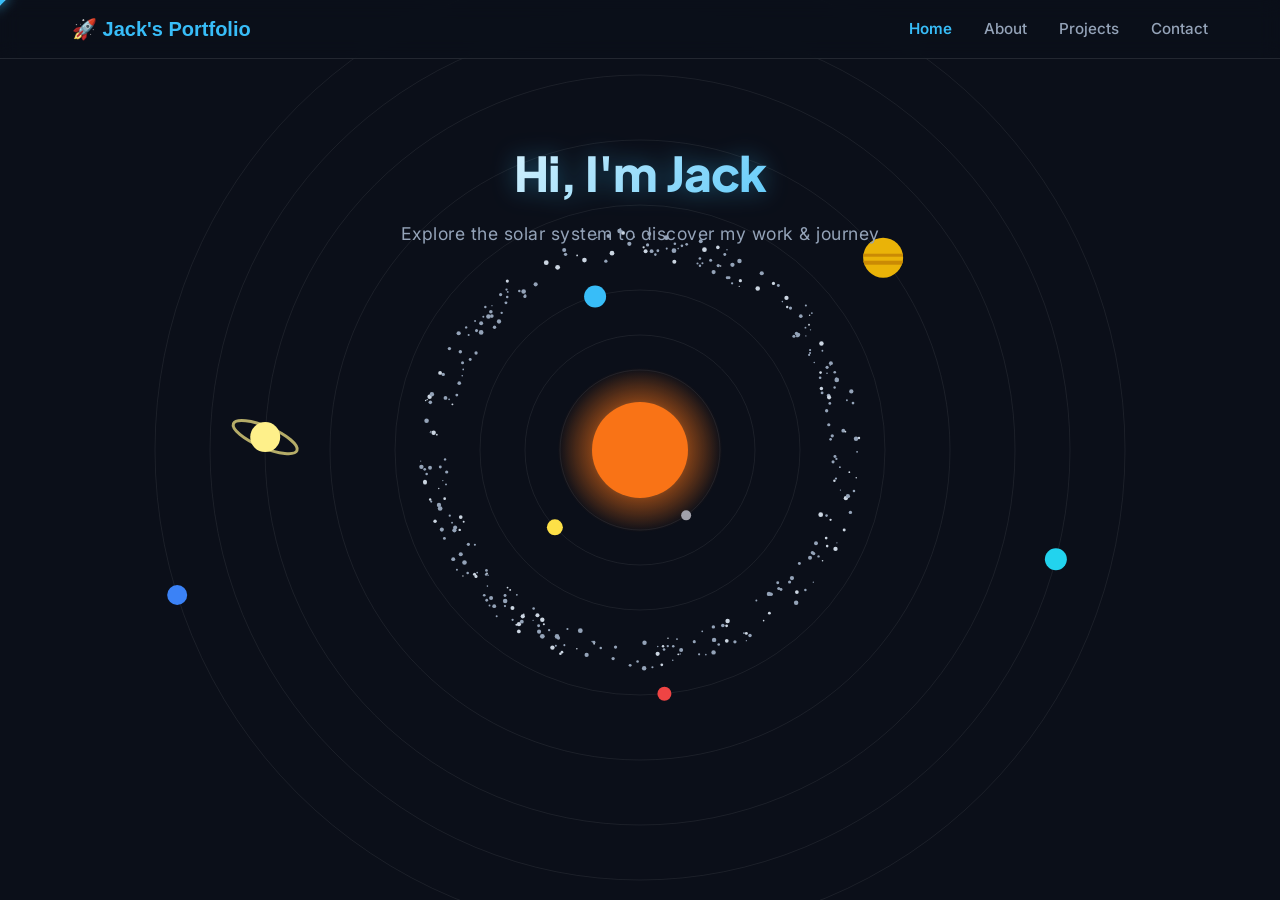
==== index.html @ 88bbb086 "Add files via upload" ====
<!DOCTYPE html>
<html lang="en">
<head>
    <meta charset="UTF-8">
    <meta name="viewport" content="width=device-width, initial-scale=1.0">
    <title>Jack's Solar Portfolio</title>
    <link rel="stylesheet" href="style.css">
</head>
<body>

    <!-- 顶栏导航 -->
    <header class="site-header">
        <nav class="navbar">
            <div class="logo">
                <button id="logoControlBtn" class="logo-btn">
                    🚀 Jack's Portfolio
                </button>
            </div>
            <ul class="nav-links">
                <li><a href="index.html" class="active">Home</a></li>
                <li><a href="about.html" id="nav-about">About</a></li>
                <li><a href="projects.html" id="nav-projects">Projects</a></li>
                <li><a href="contact.html" id="nav-contact">Contact</a></li>
            </ul>
        </nav>
    </header>

    <!-- 左上角 Command Center 控制面板 -->
    <div id="controlPanel" class="control-panel-modal">
        <div class="panel-header">
            <h4>⚙️ Command Center</h4>
        </div>
        <div class="panel-item">
            <span>Dark Mode (深色模式)</span>
            <label class="switch">
                <input type="checkbox" id="darkModeToggle" checked>
                <span class="slider"></span>
            </label>
        </div>
    </div>

    <!-- 主页欢迎标语 Overlay (补回 Hi, I'm Jack) -->
    <div class="hero-overlay">
        <h1 class="hero-title">Hi, I'm Jack</h1>
        <p class="hero-subtitle">Explore the solar system to discover my work & journey</p>
    </div>

    <!-- 太阳系 2D Canvas -->
    <canvas id="solarCanvas"></canvas>

    <!-- 返回太阳系主视图按钮 (地月系下显示) -->
    <button id="backToSolarBtn" class="back-btn hidden">&larr; Back to Solar System</button>

    <!-- 自定义火箭光标 -->
    <div id="rocketCursor" class="custom-rocket-cursor">
        <svg class="rocket-svg" viewBox="0 0 64 64" fill="none" xmlns="http://www.w3.org/2000/svg">
            <path class="rocket-flame" d="M32 46C28 54 32 62 32 62C32 62 36 54 32 46Z" fill="#f97316"/>
            <path class="rocket-flame" d="M32 48C30 53 32 58 32 58C32 58 34 53 32 48Z" fill="#fde047"/>
            <path d="M32 6C22 16 20 32 20 40H44C44 32 42 16 32 6Z" fill="#e2e8f0"/>
            <path d="M32 6C27 16 25 32 25 40H39C39 32 37 16 32 6Z" fill="#38bdf8"/>
            <path d="M16 30L20 36V44L12 40V34L16 30Z" fill="#94a3b8"/>
            <path d="M48 30L44 36V44L52 40V34L48 30Z" fill="#94a3b8"/>
            <circle cx="32" cy="22" r="4" fill="#0f172a" stroke="#cbd5e1" stroke-width="1.5"/>
        </svg>
    </div>

    <!-- 全局 JS 逻辑 (光标、控制面板、Canvas 绘制全在此文件中) -->
    <script src="javascript.js"></script>
</body>
</html>
---- style.css ----
/* ==========================================================================
   1. Google Fonts Import
   ========================================================================== */
@import url('https://fonts.googleapis.com/css2?family=Inter:wght@400;500;600&family=Plus+Jakarta+Sans:wght@500;700&display=swap');

/* ==========================================================================
   2. Reset & Dark Theme Variables (统一全站深色背景)
   ========================================================================== */
* {
    margin: 0;
    padding: 0;
    box-sizing: border-box;
}

:root {
    --bg-primary: #0b0f19;        /* 与 Index 主页 canvas 统一的深邃太空背景色 */
    --bg-secondary: #161e2e;      /* 卡片深色背景 */
    --accent-color: #38bdf8;      /* 亮点高亮色 (柔和天蓝色) */
    --text-primary: #f8fafc;      /* 主文字：亮白/浅灰 */
    --text-secondary: #94a3b8;    /* 次要文字：柔和灰 */
    --border-color: rgba(255, 255, 255, 0.1); /* 浅色半透明边框 */
    --card-hover-shadow: rgba(0, 0, 0, 0.3);

    --font-heading: 'Plus Jakarta Sans', -apple-system, BlinkMacSystemFont, "Segoe UI", Roboto, sans-serif;
    --font-body: 'Inter', -apple-system, BlinkMacSystemFont, "Segoe UI", Roboto, sans-serif;
}

html {
    scroll-behavior: smooth;
}

body {
    font-family: var(--font-body);
    background-color: var(--bg-primary);
    color: var(--text-primary);
    line-height: 1.6;
    -webkit-font-smoothing: antialiased;
}

h1, h2, h3, h4 {
    font-family: var(--font-heading);
    letter-spacing: -0.02em;
}

/* ==========================================================================
   3. Navigation Bar (通用于所有页面)
   ========================================================================== */
header {
    position: fixed;
    top: 0;
    width: 100%;
    background-color: rgba(11, 15, 25, 0.8); /* 适配深色背景半透明 */
    backdrop-filter: blur(10px);
    border-bottom: 1px solid var(--border-color);
    z-index: 1000;
}

.navbar {
    max-width: 1200px;
    margin: 0 auto;
    display: flex;
    justify-content: space-between;
    align-items: center;
    padding: 1.2rem 2rem;
}

.logo a {
    color: var(--text-primary);
    font-size: 1.3rem;
    font-weight: 700;
    text-decoration: none;
}

.nav-links {
    display: flex;
    list-style: none;
    gap: 2rem;
}

.nav-links a {
    color: var(--text-secondary);
    text-decoration: none;
    font-size: 0.95rem;
    font-weight: 500;
    transition: color 0.2s ease;
}

.nav-links a:hover,
.nav-links a.active {
    color: var(--accent-color);
    font-weight: 600;
}

/* ==========================================================================
   4. Page Container & Cards (About, Projects, Contact 子页面)
   ========================================================================== */
.page-container {
    max-width: 900px;
    margin: 0 auto;
    padding: 8rem 2rem 4rem 2rem;
    min-height: 85vh;
}

.page-container h1 {
    font-size: 2.5rem;
    margin-bottom: 2rem;
    color: var(--text-primary);
}

.info-card {
    background-color: var(--bg-secondary);
    padding: 2rem;
    border-radius: 16px;
    border: 1px solid var(--border-color);
    margin-bottom: 1.5rem;
}

.info-card h3 {
    color: var(--text-primary);
    margin-bottom: 1rem;
    font-size: 1.25rem;
    font-weight: 600;
}

.skills-list {
    list-style: none;
    display: flex;
    flex-wrap: wrap;
    gap: 0.6rem;
}

.skills-list li {
    background-color: var(--bg-primary);
    color: var(--text-secondary);
    border: 1px solid var(--border-color);
    padding: 0.4rem 0.9rem;
    border-radius: 20px;
    font-size: 0.875rem;
    font-weight: 500;
}

/* Projects 列表网格 */
.projects-grid {
    display: grid;
    grid-template-columns: repeat(auto-fit, minmax(300px, 1fr));
    gap: 2rem;
}

.project-card {
    background-color: var(--bg-secondary);
    border: 1px solid var(--border-color);
    border-radius: 16px;
    overflow: hidden;
}

.project-img {
    width: 100%;
    height: 200px;
    object-fit: cover;
}

.project-info {
    padding: 1.5rem;
}

.project-info h3 {
    margin-bottom: 0.5rem;
}

.project-info p {
    color: var(--text-secondary);
    font-size: 0.95rem;
    margin-bottom: 1.5rem;
}

.project-links {
    display: flex;
    gap: 0.8rem;
}

/* 按钮组件 */
.btn {
    display: inline-block;
    padding: 0.5rem 1rem;
    background-color: var(--accent-color);
    color: #0b0f19;
    text-decoration: none;
    border-radius: 8px;
    font-size: 0.875rem;
    font-weight: 600;
    transition: opacity 0.2s ease;
}

.btn:hover {
    opacity: 0.9;
}

.btn-outline {
    background-color: transparent;
    color: var(--text-primary);
    border: 1px solid var(--border-color);
}

.btn-outline:hover {
    border-color: var(--accent-color);
    color: var(--accent-color);
}

/* Contact 专有样式 */
.contact-subtitle {
    color: var(--text-secondary);
    margin-bottom: 2rem;
}

.contact-list {
    list-style: none;
}

.contact-list li {
    margin-bottom: 1rem;
    font-size: 1.1rem;
}

.contact-list a {
    color: var(--accent-color);
    text-decoration: none;
}

/* ==========================================================================
   5. Solar System Interactive Canvas (Index 页面专属)
   ========================================================================== */
.home-body {
    overflow: hidden;
}

.solar-main {
    position: relative;
    width: 100vw;
    height: 100vh;
}

.hero-header {
    position: absolute;
    top: 90px;
    left: 50%;
    transform: translateX(-50%);
    text-align: center;
    z-index: 10;
    pointer-events: none;
}

.hero-header h1 {
    font-size: 4.5rem;
    font-weight: 700;
    color: #ffffff;
    text-shadow: 0 0 20px rgba(255, 255, 255, 0.3);
}

.hero-header .tagline {
    color: var(--text-secondary);
    font-size: 1.1rem;
}

.back-btn {
    pointer-events: auto;
    margin-top: 1rem;
    padding: 0.5rem 1.2rem;
    background-color: rgba(255, 255, 255, 0.1);
    border: 1px solid var(--border-color);
    color: #fff;
    border-radius: 20px;
    cursor: pointer;
    backdrop-filter: blur(5px);
    transition: all 0.3s;
}

.back-btn:hover {
    background-color: var(--accent-color);
    border-color: var(--accent-color);
    color: #0b0f19;
}

.hidden {
    display: none;
}

.solar-system-container {
    width: 100%;
    height: 100%;
}

#solarCanvas {
    position: fixed;
    top: 0;
    left: 0;
    width: 100vw;
    height: 100vh;
    z-index: 0;
    background-color: var(--bg-primary);
    cursor: pointer;
}

/* ==========================================================================
   6. Footer
   ========================================================================== */
footer {
    text-align: center;
    padding: 2.5rem;
    background-color: var(--bg-secondary);
    color: var(--text-secondary);
    font-size: 0.875rem;
    border-top: 1px solid var(--border-color);
}

/* ==========================================================================
   7. Responsive Design
   ========================================================================== */
@media (max-width: 768px) {
    .hero-header h1 {
        font-size: 2.4rem;
    }
}
/* ==========================================================================
   1. 自定义火箭光标 (Rocket Cursor)
   ========================================================================== */
/* 隐藏原生鼠标 */
body, a, button, [role="button"], .map-marker {
    cursor: none !important;
}

.custom-rocket-cursor {
    position: fixed;
    top: 0;
    left: 0;
    width: 32px;
    height: 32px;
    pointer-events: none;
    z-index: 9999;
    transform: translate(-50%, -50%) rotate(-45deg); /* 火箭向上偏转 */
    transition: transform 0.15s ease-out;
}

.rocket-svg {
    width: 100%;
    height: 100%;
    filter: drop-shadow(0 0 6px rgba(56, 189, 248, 0.6));
}

/* 火箭喷火效果 (Hover 悬停时激活) */
.rocket-flame {
    opacity: 0;
    transform-origin: top center;
    transition: opacity 0.2s ease, transform 0.2s ease;
}

.custom-rocket-cursor.hovering {
    transform: translate(-50%, -50%) rotate(-45deg) scale(1.25);
}

.custom-rocket-cursor.hovering .rocket-flame {
    opacity: 1;
    animation: flameFlicker 0.15s infinite alternate ease-in-out;
}

@keyframes flameFlicker {
    0% { transform: scaleY(0.8) scaleX(0.9); }
    100% { transform: scaleY(1.3) scaleX(1.1); }
}

/* ==========================================================================
   2. 左上角 Logo 交互控制面板 (Control Panel)
   ========================================================================== */
.logo-btn {
    background: none;
    border: none;
    font-size: 1.25rem;
    font-weight: 700;
    color: var(--accent-color, #38bdf8);
    display: flex;
    align-items: center;
    gap: 8px;
    transition: transform 0.2s ease;
}

.logo-btn:hover {
    transform: scale(1.05);
}

/* 控制面板弹窗 */
.control-panel-modal {
    display: none;
    position: fixed;
    top: 75px;
    left: 2rem;
    width: 260px;
    background: rgba(15, 23, 42, 0.95);
    border: 1px solid rgba(56, 189, 248, 0.4);
    border-radius: 16px;
    padding: 1.25rem;
    box-shadow: 0 10px 30px rgba(0, 0, 0, 0.6);
    backdrop-filter: blur(12px);
    z-index: 1000;
    animation: panelSlideDown 0.3s cubic-bezier(0.175, 0.885, 0.32, 1.275);
}

@keyframes panelSlideDown {
    from { opacity: 0; transform: translateY(-15px); }
    to { opacity: 1; transform: translateY(0); }
}

.panel-header {
    display: flex;
    justify-content: space-between;
    align-items: center;
    border-bottom: 1px solid rgba(255, 255, 255, 0.1);
    padding-bottom: 0.5rem;
    margin-bottom: 1rem;
}

.panel-header h4 {
    margin: 0;
    font-size: 1rem;
    color: #ffffff;
}

.panel-item {
    display: flex;
    justify-content: space-between;
    align-items: center;
    margin-bottom: 0.75rem;
}

.panel-item span {
    font-size: 0.9rem;
    color: #94a3b8;
}

/* 开关 Toggle 样式 */
.switch {
    position: relative;
    display: inline-block;
    width: 44px;
    height: 22px;
}

.switch input { opacity: 0; width: 0; height: 0; }

.slider {
    position: absolute;
    cursor: pointer;
    top: 0; left: 0; right: 0; bottom: 0;
    background-color: #475569;
    transition: .3s;
    border-radius: 22px;
}

.slider:before {
    position: absolute;
    content: "";
    height: 16px; width: 16px;
    left: 3px; bottom: 3px;
    background-color: white;
    transition: .3s;
    border-radius: 50%;
}

input:checked + .slider { background-color: #38bdf8; }
input:checked + .slider:before { transform: translateX(22px); }

/* 浅色主题 override */
body.light-mode {
    --bg-primary: #f8fafc;
    --bg-secondary: #ffffff;
    --text-primary: #0f172a;
    --text-secondary: #475569;
    --border-color: #cbd5e1;
    background-color: #f1f5f9;
    color: #0f172a;
}
/* ==========================================================================
   流星划过背景特效 (Shooting Stars)
   ========================================================================== */
.star-container {
    position: fixed;
    top: 0;
    left: 0;
    width: 100vw;
    height: 100vh;
    pointer-events: none;
    z-index: 0;
    overflow: hidden;
}

.shooting-star {
    position: absolute;
    top: 50%;
    left: 50%;
    width: 4px;
    height: 4px;
    background: #fff;
    border-radius: 50%;
    box-shadow: 0 0 0 4px rgba(255, 255, 255, 0.1), 0 0 0 8px rgba(255, 255, 255, 0.1), 0 0 20px rgba(255, 255, 255, 1);
    animation: animateStar 3s linear infinite;
    opacity: 0;
}

.shooting-star::before {
    content: '';
    position: absolute;
    top: 50%;
    transform: translateY(-50%);
    width: 180px;
    height: 1px;
    background: linear-gradient(90deg, #fff, transparent);
}

@keyframes animateStar {
    0% {
        transform: rotate(315deg) translateX(0);
        opacity: 1;
    }
    70% {
        opacity: 1;
    }
    100% {
        transform: rotate(315deg) translateX(-1000px);
        opacity: 0;
    }
}

/* 随机分布多条流星的速度与轨迹 */
.shooting-star:nth-child(1) { top: 0px; right: 0px; animation-delay: 0s; animation-duration: 2.5s; }
.shooting-star:nth-child(2) { top: 100px; right: 200px; animation-delay: 1.2s; animation-duration: 3s; }
.shooting-star:nth-child(3) { top: 300px; right: 400px; animation-delay: 2.5s; animation-duration: 2s; }
.shooting-star:nth-child(4) { top: 0px; right: 600px; animation-delay: 3.8s; animation-duration: 2.8s; }
.shooting-star:nth-child(5) { top: 200px; right: 800px; animation-delay: 4.5s; animation-duration: 2.2s; }

/* 顶部固定导航栏 */
.site-header {
    position: fixed;
    top: 0;
    left: 0;
    width: 100%;
    z-index: 100;
}

.navbar {
    display: flex;
    justify-content: space-between;
    align-items: center;
    padding: 1rem 2rem;
}

/* 主页欢迎标语居中悬浮样式 */
.hero-overlay {
    position: fixed;
    top: 15%;
    left: 50%;
    transform: translateX(-50%);
    text-align: center;
    pointer-events: none; /* 让鼠标事件穿透到下方的 Canvas */
    z-index: 10;
}

.hero-title {
    font-size: 3rem;
    font-weight: 800;
    margin: 0;
    background: linear-gradient(135deg, #ffffff 0%, var(--accent-color, #38bdf8) 100%);
    -webkit-background-clip: text;
    -webkit-text-fill-color: transparent;
    filter: drop-shadow(0 0 12px rgba(56, 189, 248, 0.4));
}

.hero-subtitle {
    margin-top: 0.5rem;
    color: var(--text-secondary, #94a3b8);
    font-size: 1.1rem;
    letter-spacing: 0.5px;
}
/* ==========================================
   移动端/响应式适配 (Responsive Media Queries)
   ========================================== */

/* 触屏设备禁用自定义火箭光标 */
@media (hover: none) and (pointer: coarse) {
    .custom-rocket-cursor {
        display: none !important;
    }
    body {
        cursor: auto !important;
    }
}

/* 屏幕宽度小于 768px (手机及小平板) */
@media (max-width: 768px) {
    /* 1. 导航栏调整 */
    .navbar {
        padding: 0.8rem 1rem;
        flex-wrap: wrap;
    }

    .logo-btn {
        font-size: 1.1rem;
    }

    .nav-links {
        gap: 0.8rem;
        font-size: 0.9rem;
    }

    .nav-links a {
        padding: 4px 8px;
    }

    /* 2. Command Center 面板移动端定位 */
    .control-panel-modal {
        width: 90%;
        left: 5% !important;
        top: 70px !important;
    }

    /* 3. 地图区域适配：允许横向滑动，防止标记重叠 */
    .map-wrapper {
        min-width: 600px; /* 保持地图最小宽度，保证清晰度和标记点可点击 */
    }

    /* 地图外层容器加横向滚动条 */
    .map-scroll-container {
        width: 100%;
        overflow-x: auto;
        -webkit-overflow-scrolling: touch;
        border-radius: 16px;
        margin-bottom: 1rem;
    }

    .marker-icon-wrapper {
        width: 36px;
        height: 36px;
        font-size: 1rem;
    }

    .marker-label {
        padding: 2px 6px;
    }

    .marker-label .en-name { font-size: 0.75rem; }
    .marker-label .cn-name { font-size: 0.65rem; }

    /* 4. Overview 模态弹窗适配 */
    .overview-modal-content {
        width: 95%;
        padding: 1.5rem 1.2rem;
        max-height: 90vh;
    }

    .overview-gallery {
        grid-template-columns: 1fr; /* 手机上图片单列展示 */
        gap: 0.8rem;
    }

    .overview-gallery img {
        height: 200px;
    }
}
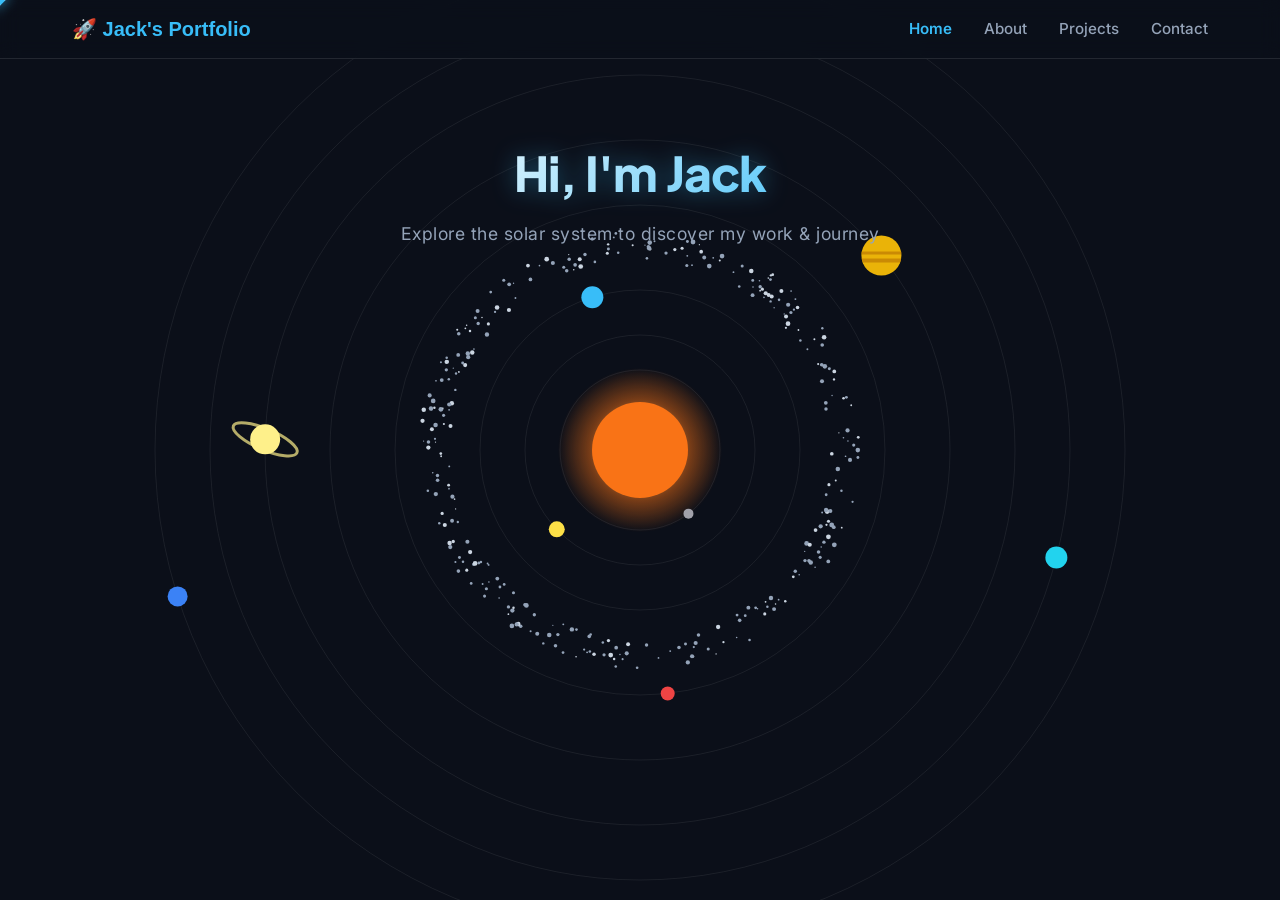
==== commit b16bf2a4: "Add AI usage comment from index.html Removed AI usage comment from index.html." ====
--- a/index.html
+++ b/index.html
@@ -1,3 +1,6 @@
+<!--AI Usage:
+I used ChatGPT to help me build the basic structure and make the website responsive. I have some thought about interactive design and the AI helped to achieve that.
+I modified the suggested code to some extentto fit my portfolio design.-->
 <!DOCTYPE html>
 <html lang="en">
 <head>
@@ -67,4 +70,4 @@
     <!-- 全局 JS 逻辑 (光标、控制面板、Canvas 绘制全在此文件中) -->
     <script src="javascript.js"></script>
 </body>
-</html>+</html>
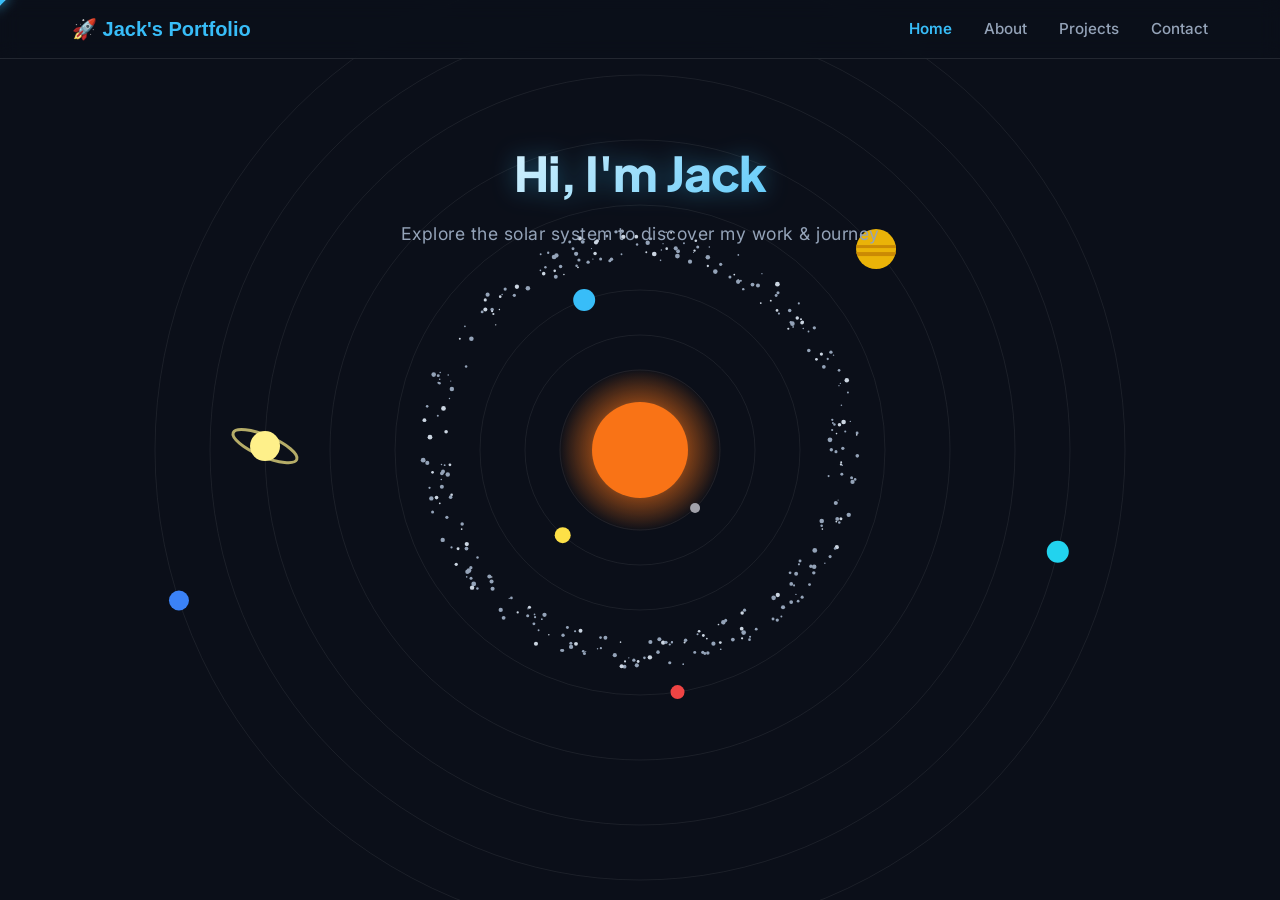
==== commit 161f1ed6: "Update index.html" ====
--- a/index.html
+++ b/index.html
@@ -1,5 +1,5 @@
 <!--AI Usage:
-I used ChatGPT to help me build the basic structure and make the website responsive. I have some thought about interactive design and the AI helped to achieve that.
+I used Google Gemini to help me build the basic structure and make the website responsive. I have some thought about interactive design and the AI helped to achieve that.
 I modified the suggested code to some extentto fit my portfolio design.-->
 <!DOCTYPE html>
 <html lang="en">
